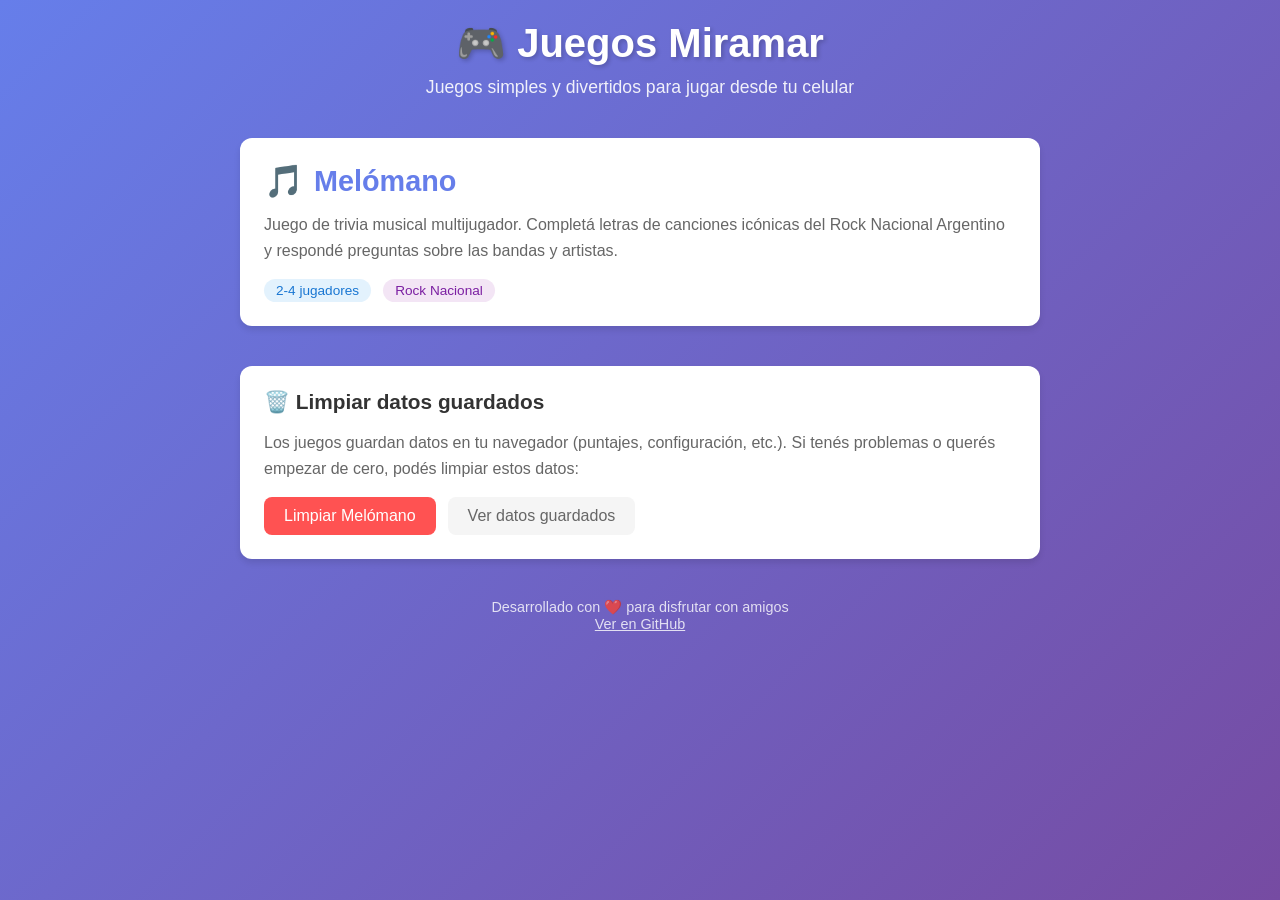
==== index.html @ 852ffbc4 "Configurar GitHub Pages con Melómano y página principal - Agregar index.html como home del sitio con" ====
<!DOCTYPE html>
<html lang="es">
<head>
  <meta charset="UTF-8">
  <meta name="viewport" content="width=device-width, initial-scale=1.0">
  <title>Juegos Miramar</title>
  <style>
    * {
      margin: 0;
      padding: 0;
      box-sizing: border-box;
    }

    body {
      font-family: -apple-system, BlinkMacSystemFont, 'Segoe UI', Roboto, Oxygen, Ubuntu, Cantarell, sans-serif;
      background: linear-gradient(135deg, #667eea 0%, #764ba2 100%);
      min-height: 100vh;
      padding: 20px;
      color: #333;
    }

    .container {
      max-width: 800px;
      margin: 0 auto;
    }

    header {
      text-align: center;
      color: white;
      margin-bottom: 40px;
    }

    h1 {
      font-size: 2.5rem;
      margin-bottom: 10px;
      text-shadow: 2px 2px 4px rgba(0, 0, 0, 0.2);
    }

    .subtitle {
      font-size: 1.1rem;
      opacity: 0.9;
    }

    .games-grid {
      display: grid;
      gap: 20px;
      margin-bottom: 40px;
    }

    .game-card {
      background: white;
      border-radius: 12px;
      padding: 24px;
      box-shadow: 0 4px 6px rgba(0, 0, 0, 0.1);
      transition: transform 0.2s, box-shadow 0.2s;
      text-decoration: none;
      color: inherit;
      display: block;
    }

    .game-card:hover {
      transform: translateY(-4px);
      box-shadow: 0 8px 12px rgba(0, 0, 0, 0.15);
    }

    .game-card h2 {
      font-size: 1.8rem;
      margin-bottom: 12px;
      color: #667eea;
      display: flex;
      align-items: center;
      gap: 10px;
    }

    .game-card .icon {
      font-size: 2rem;
    }

    .game-card .description {
      color: #666;
      line-height: 1.6;
      margin-bottom: 16px;
    }

    .game-card .meta {
      display: flex;
      gap: 12px;
      flex-wrap: wrap;
    }

    .badge {
      display: inline-block;
      padding: 4px 12px;
      border-radius: 20px;
      font-size: 0.85rem;
      font-weight: 500;
    }

    .badge-players {
      background: #e3f2fd;
      color: #1976d2;
    }

    .badge-category {
      background: #f3e5f5;
      color: #7b1fa2;
    }

    .storage-section {
      background: white;
      border-radius: 12px;
      padding: 24px;
      box-shadow: 0 4px 6px rgba(0, 0, 0, 0.1);
    }

    .storage-section h3 {
      font-size: 1.3rem;
      margin-bottom: 16px;
      color: #333;
    }

    .storage-buttons {
      display: flex;
      gap: 12px;
      flex-wrap: wrap;
    }

    .btn {
      padding: 10px 20px;
      border: none;
      border-radius: 8px;
      font-size: 1rem;
      font-weight: 500;
      cursor: pointer;
      transition: background 0.2s, transform 0.1s;
      display: inline-flex;
      align-items: center;
      gap: 8px;
    }

    .btn:active {
      transform: scale(0.98);
    }

    .btn-clear {
      background: #ff5252;
      color: white;
    }

    .btn-clear:hover {
      background: #ff1744;
    }

    .btn-info {
      background: #f5f5f5;
      color: #666;
    }

    .btn-info:hover {
      background: #e0e0e0;
    }

    .toast {
      position: fixed;
      bottom: 20px;
      right: 20px;
      background: #323232;
      color: white;
      padding: 16px 24px;
      border-radius: 8px;
      box-shadow: 0 4px 6px rgba(0, 0, 0, 0.2);
      opacity: 0;
      transform: translateY(20px);
      transition: opacity 0.3s, transform 0.3s;
      z-index: 1000;
    }

    .toast.show {
      opacity: 1;
      transform: translateY(0);
    }

    footer {
      text-align: center;
      color: white;
      margin-top: 40px;
      opacity: 0.8;
      font-size: 0.9rem;
    }

    footer a {
      color: white;
      text-decoration: underline;
    }

    @media (max-width: 600px) {
      h1 {
        font-size: 2rem;
      }

      .game-card h2 {
        font-size: 1.5rem;
      }

      .storage-buttons {
        flex-direction: column;
      }

      .btn {
        width: 100%;
        justify-content: center;
      }
    }
  </style>
</head>
<body>
  <div class="container">
    <header>
      <h1>🎮 Juegos Miramar</h1>
      <p class="subtitle">Juegos simples y divertidos para jugar desde tu celular</p>
    </header>

    <main>
      <div class="games-grid">
        <!-- Melómano -->
        <a href="./Melomano/" class="game-card">
          <h2>
            <span class="icon">🎵</span>
            Melómano
          </h2>
          <p class="description">
            Juego de trivia musical multijugador. Completá letras de canciones icónicas del Rock Nacional Argentino y respondé preguntas sobre las bandas y artistas.
          </p>
          <div class="meta">
            <span class="badge badge-players">2-4 jugadores</span>
            <span class="badge badge-category">Rock Nacional</span>
          </div>
        </a>

        <!-- Más juegos se agregarán aquí -->
      </div>

      <div class="storage-section">
        <h3>🗑️ Limpiar datos guardados</h3>
        <p style="color: #666; margin-bottom: 16px; line-height: 1.6;">
          Los juegos guardan datos en tu navegador (puntajes, configuración, etc.). Si tenés problemas o querés empezar de cero, podés limpiar estos datos:
        </p>
        <div class="storage-buttons">
          <button class="btn btn-clear" onclick="clearGameStorage('melomano')">
            Limpiar Melómano
          </button>
          <button class="btn btn-info" onclick="showStorageInfo()">
            Ver datos guardados
          </button>
        </div>
      </div>
    </main>

    <footer>
      <p>
        Desarrollado con ❤️ para disfrutar con amigos<br>
        <a href="https://github.com/diejfer/JuegoMiramar" target="_blank">Ver en GitHub</a>
      </p>
    </footer>
  </div>

  <div id="toast" class="toast"></div>

  <script>
    /**
     * Clear localStorage for a specific game namespace
     */
    function clearGameStorage(gameName) {
      const prefix = `JM:${gameName}`;
      let cleared = 0;

      // Find and remove all keys with this prefix
      const keys = Object.keys(localStorage);
      keys.forEach(key => {
        if (key.startsWith(prefix)) {
          localStorage.removeItem(key);
          cleared++;
        }
      });

      if (cleared > 0) {
        showToast(`✓ Se limpiaron ${cleared} dato(s) de ${gameName}`);
      } else {
        showToast(`No hay datos guardados de ${gameName}`, 'info');
      }
    }

    /**
     * Show storage information
     */
    function showStorageInfo() {
      const keys = Object.keys(localStorage);
      const gameKeys = keys.filter(key => key.startsWith('JM:'));

      if (gameKeys.length === 0) {
        showToast('No hay datos guardados de ningún juego', 'info');
        return;
      }

      // Group by game
      const games = {};
      gameKeys.forEach(key => {
        const gameName = key.split(':')[1];
        if (!games[gameName]) games[gameName] = 0;
        games[gameName]++;
      });

      const message = Object.entries(games)
        .map(([game, count]) => `${game}: ${count} dato(s)`)
        .join('\n');

      alert(`Datos guardados:\n\n${message}`);
    }

    /**
     * Show toast notification
     */
    function showToast(message, type = 'success') {
      const toast = document.getElementById('toast');
      toast.textContent = message;
      toast.classList.add('show');

      setTimeout(() => {
        toast.classList.remove('show');
      }, 3000);
    }

    // Check for updates message
    const urlParams = new URLSearchParams(window.location.search);
    if (urlParams.get('updated') === 'true') {
      setTimeout(() => {
        showToast('¡Bienvenido a Juegos Miramar!');
      }, 500);
    }
  </script>
</body>
</html>
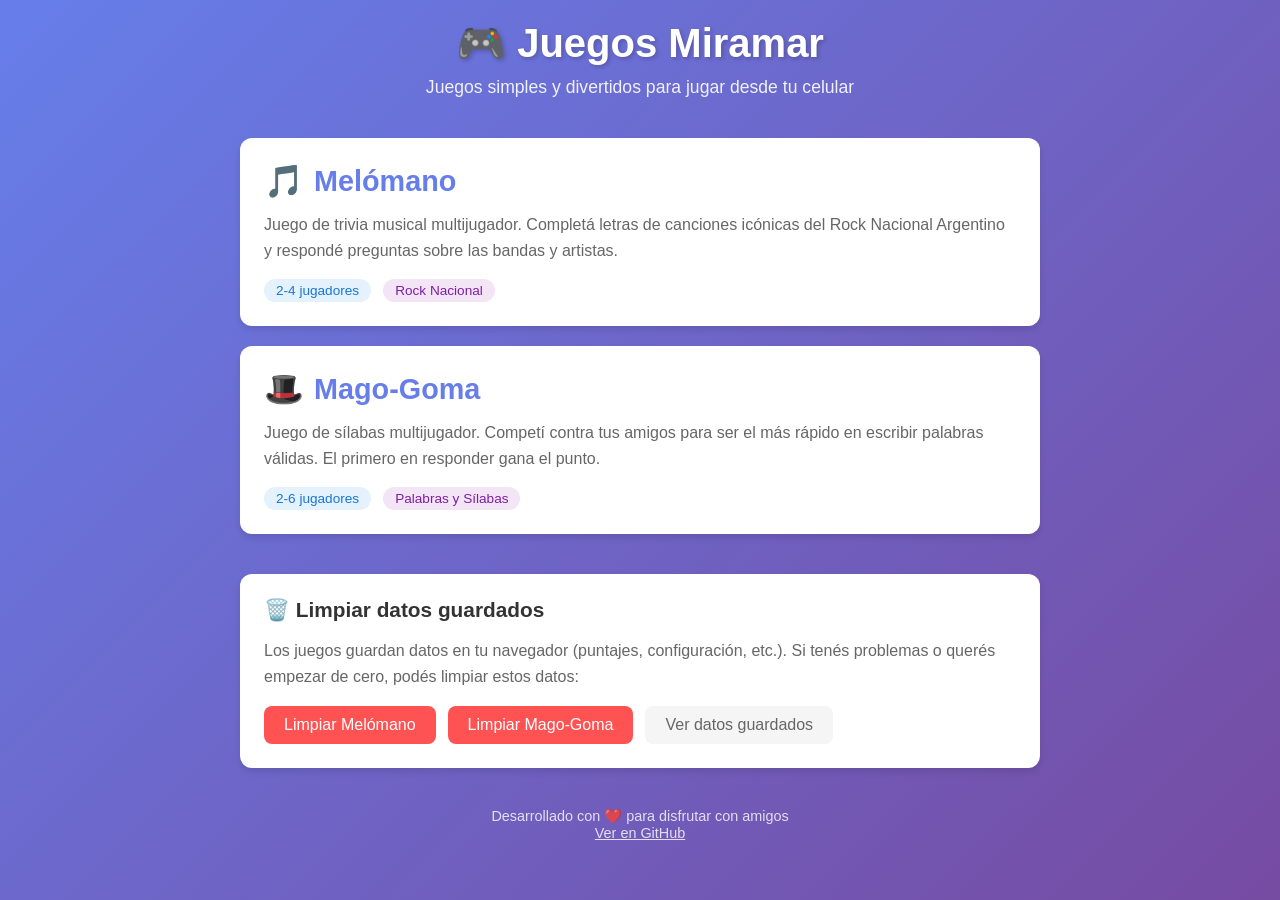
==== commit 5000a438: "Agregar juego Mago-Goma multijugador - Implementar juego de sílabas con competencia en tiempo real -" ====
--- a/index.html
+++ b/index.html
@@ -3,7 +3,7 @@
 <head>
   <meta charset="UTF-8">
   <meta name="viewport" content="width=device-width, initial-scale=1.0">
-  <title>Juegos Miramar</title>
+  <title>Juegos Miramar. </title>
   <style>
     * {
       margin: 0;
@@ -237,6 +237,21 @@
           </div>
         </a>
 
+        <!-- Mago-Goma -->
+        <a href="./MagoGoma/" class="game-card">
+          <h2>
+            <span class="icon">🎩</span>
+            Mago-Goma
+          </h2>
+          <p class="description">
+            Juego de sílabas multijugador. Competí contra tus amigos para ser el más rápido en escribir palabras válidas. El primero en responder gana el punto.
+          </p>
+          <div class="meta">
+            <span class="badge badge-players">2-6 jugadores</span>
+            <span class="badge badge-category">Palabras y Sílabas</span>
+          </div>
+        </a>
+
         <!-- Más juegos se agregarán aquí -->
       </div>
 
@@ -249,6 +264,9 @@
           <button class="btn btn-clear" onclick="clearGameStorage('melomano')">
             Limpiar Melómano
           </button>
+          <button class="btn btn-clear" onclick="clearGameStorage('magogoma')">
+            Limpiar Mago-Goma
+          </button>
           <button class="btn btn-info" onclick="showStorageInfo()">
             Ver datos guardados
           </button>
